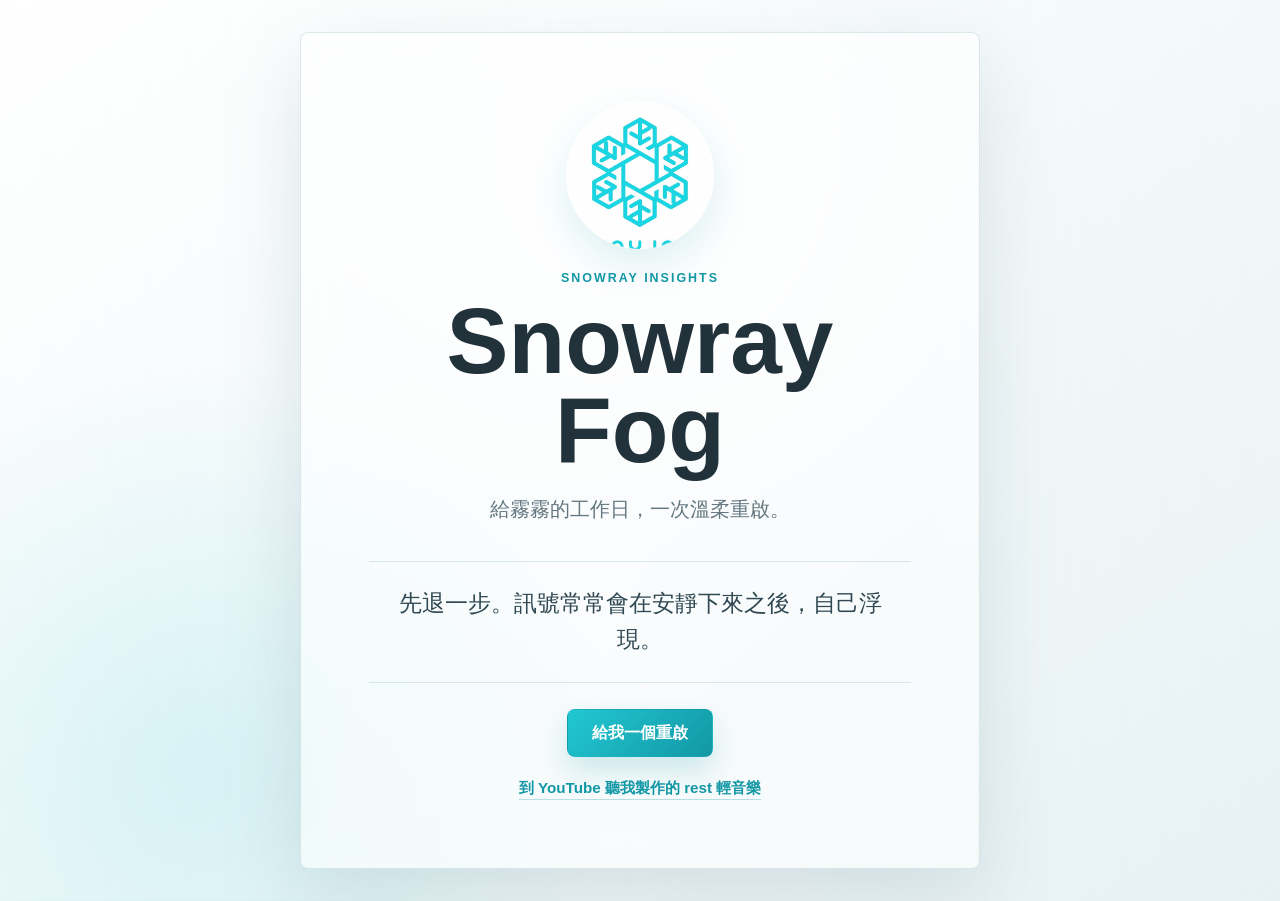
==== index-zh.html @ 92b23829 "Add files via upload" ====
<!DOCTYPE html>
<html lang="zh-Hant-TW">
  <head>
    <meta charset="UTF-8" />
    <meta name="viewport" content="width=device-width, initial-scale=1.0" />
    <title>Snowray Fog</title>
    <link rel="stylesheet" href="style.css" />
  </head>
  <body>
    <main class="page">
      <section class="reset-panel" aria-labelledby="page-title">
        <div class="brand-mark">
          <img src="Snowray Insights logo.png" alt="Snowray Insights logo" />
        </div>

        <p class="eyebrow">Snowray Insights</p>
        <h1 id="page-title">Snowray Fog</h1>
        <p class="subtitle">給霧霧的工作日，一次溫柔重啟。</p>

        <div class="message-area" aria-live="polite">
          <p id="reset-message">
            先退一步。訊號常常會在安靜下來之後，自己浮現。
          </p>
        </div>

        <button id="reset-button" type="button">給我一個重啟</button>
        <a
          class="music-link"
          href="https://www.youtube.com/@SnowrayInsights"
          target="_blank"
          rel="noopener noreferrer"
        >
          到 YouTube 聽我製作的 rest 輕音樂
        </a>
      </section>
    </main>

    <script src="script-zh.js"></script>
  </body>
</html>
---- style.css ----
:root {
  --ice: #f7fbfc;
  --mist: #e7f1f4;
  --snow: #ffffff;
  --cyan: #22c8d2;
  --cyan-deep: #1297a5;
  --ink: #22323b;
  --soft-ink: #647780;
  --line: rgba(84, 145, 154, 0.2);
}

* {
  box-sizing: border-box;
}

body {
  margin: 0;
  min-height: 100vh;
  font-family: -apple-system, BlinkMacSystemFont, "Segoe UI", sans-serif;
  color: var(--ink);
  background:
    radial-gradient(circle at 50% 22%, rgba(255, 255, 255, 0.95), transparent 34%),
    radial-gradient(circle at 15% 85%, rgba(34, 200, 210, 0.16), transparent 31%),
    linear-gradient(145deg, #ffffff 0%, var(--ice) 34%, var(--mist) 100%);
}

body::before {
  content: "";
  position: fixed;
  inset: 0;
  pointer-events: none;
  background:
    linear-gradient(90deg, rgba(255, 255, 255, 0.25), rgba(255, 255, 255, 0)),
    repeating-linear-gradient(
      105deg,
      rgba(255, 255, 255, 0.14) 0,
      rgba(255, 255, 255, 0.14) 1px,
      transparent 1px,
      transparent 18px
    );
  opacity: 0.55;
}

.page {
  min-height: 100vh;
  display: grid;
  place-items: center;
  padding: 32px 18px;
}

.reset-panel {
  width: min(100%, 680px);
  padding: clamp(34px, 7vw, 68px);
  text-align: center;
  border: 1px solid var(--line);
  border-radius: 8px;
  background: rgba(255, 255, 255, 0.58);
  box-shadow:
    0 28px 80px rgba(88, 121, 130, 0.18),
    inset 0 1px 0 rgba(255, 255, 255, 0.88);
  backdrop-filter: blur(18px);
}

.brand-mark {
  width: clamp(96px, 20vw, 148px);
  height: clamp(96px, 20vw, 148px);
  margin: 0 auto 22px;
  display: grid;
  place-items: center;
  border-radius: 50%;
  background: rgba(255, 255, 255, 0.7);
  box-shadow: 0 16px 42px rgba(18, 151, 165, 0.14);
  overflow: hidden;
}

.brand-mark img {
  width: 132%;
  height: 132%;
  object-fit: cover;
  object-position: center 38%;
}

.eyebrow {
  margin: 0 0 12px;
  color: var(--cyan-deep);
  font-size: 0.78rem;
  font-weight: 700;
  letter-spacing: 0.16em;
  text-transform: uppercase;
}

h1 {
  margin: 0;
  font-size: clamp(2.7rem, 8vw, 5.8rem);
  font-weight: 650;
  letter-spacing: 0;
  line-height: 0.96;
}

.subtitle {
  max-width: 440px;
  margin: 18px auto 0;
  color: var(--soft-ink);
  font-size: clamp(1rem, 2.4vw, 1.25rem);
  line-height: 1.6;
}

.message-area {
  min-height: 112px;
  display: grid;
  place-items: center;
  margin: 36px auto 26px;
  padding: 24px;
  border-top: 1px solid var(--line);
  border-bottom: 1px solid var(--line);
}

#reset-message {
  max-width: 520px;
  margin: 0;
  color: #2f4852;
  font-size: clamp(1.08rem, 2.8vw, 1.45rem);
  line-height: 1.55;
}

button {
  min-height: 48px;
  padding: 0 24px;
  border: 1px solid rgba(18, 151, 165, 0.28);
  border-radius: 8px;
  color: #ffffff;
  background: linear-gradient(135deg, var(--cyan), var(--cyan-deep));
  box-shadow: 0 14px 30px rgba(18, 151, 165, 0.2);
  font: inherit;
  font-weight: 700;
  cursor: pointer;
  transition: transform 160ms ease, box-shadow 160ms ease, filter 160ms ease;
}

button:hover {
  transform: translateY(-1px);
  box-shadow: 0 18px 38px rgba(18, 151, 165, 0.25);
  filter: saturate(1.04);
}

button:active {
  transform: translateY(0);
}

button:focus-visible {
  outline: 3px solid rgba(34, 200, 210, 0.32);
  outline-offset: 4px;
}

.music-link {
  width: fit-content;
  max-width: 100%;
  display: block;
  margin: 20px auto 0;
  color: var(--cyan-deep);
  font-size: 0.95rem;
  font-weight: 650;
  line-height: 1.45;
  text-decoration: none;
  border-bottom: 1px solid rgba(18, 151, 165, 0.28);
  transition: color 160ms ease, border-color 160ms ease;
}

.music-link:hover {
  color: var(--ink);
  border-color: rgba(34, 50, 59, 0.35);
}

.music-link:focus-visible {
  outline: 3px solid rgba(34, 200, 210, 0.28);
  outline-offset: 5px;
  border-radius: 4px;
}

@media (max-width: 520px) {
  .reset-panel {
    padding: 32px 20px;
  }

  .message-area {
    padding: 22px 10px;
  }

  button {
    width: 100%;
  }
}
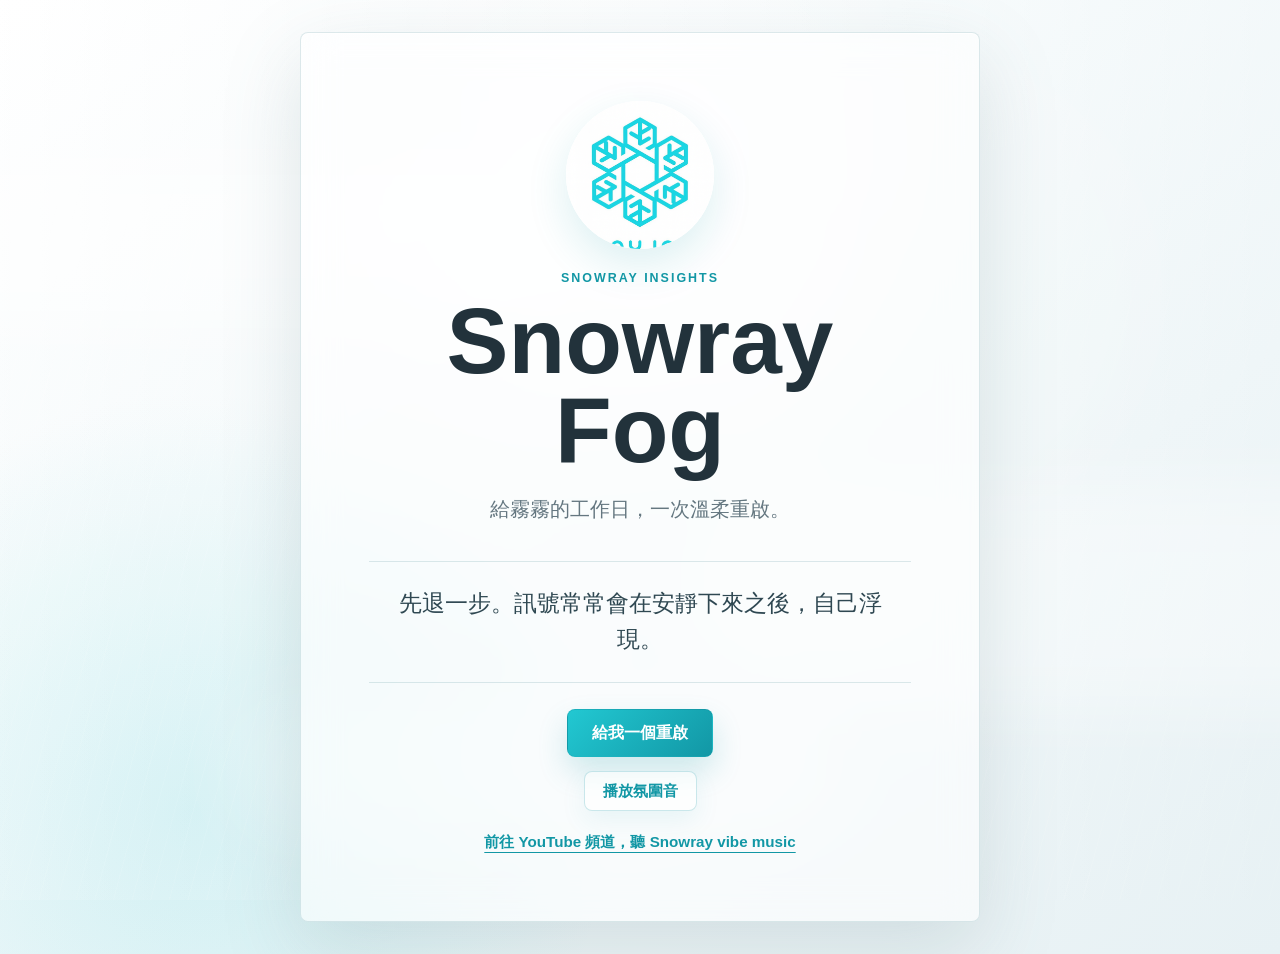
==== commit ccc6fd29: "Add files via upload" ====
--- a/index-zh.html
+++ b/index-zh.html
@@ -7,6 +7,13 @@
     <link rel="stylesheet" href="style.css" />
   </head>
   <body>
+    <div class="fog-overlay" aria-hidden="true">
+      <span class="fog fog-one"></span>
+      <span class="fog fog-two"></span>
+      <span class="fog fog-three"></span>
+      <span class="soft-light"></span>
+    </div>
+
     <main class="page">
       <section class="reset-panel" aria-labelledby="page-title">
         <div class="brand-mark">
@@ -24,13 +31,21 @@
         </div>
 
         <button id="reset-button" type="button">給我一個重啟</button>
+
+        <div class="sound-control">
+          <audio id="ambient-audio" src="Snowlight Reverie.mp3" loop preload="metadata"></audio>
+          <button id="sound-button" class="sound-button" type="button">
+            播放氛圍音
+          </button>
+        </div>
+
         <a
           class="music-link"
           href="https://www.youtube.com/@SnowrayInsights"
           target="_blank"
           rel="noopener noreferrer"
         >
-          到 YouTube 聽我製作的 rest 輕音樂
+          前往 YouTube 頻道，聽 Snowray vibe music
         </a>
       </section>
     </main>
--- a/style.css
+++ b/style.css
@@ -41,7 +41,85 @@
   opacity: 0.55;
 }
 
+.fog-overlay {
+  position: fixed;
+  inset: 0;
+  z-index: 0;
+  overflow: hidden;
+  pointer-events: none;
+}
+
+.fog,
+.soft-light {
+  position: absolute;
+  display: block;
+  border-radius: 999px;
+  filter: blur(34px);
+  transform: translate3d(0, 0, 0);
+}
+
+.fog {
+  background: rgba(255, 255, 255, 0.58);
+  opacity: 0.78;
+  transition: opacity 1800ms ease, transform 2200ms ease;
+}
+
+.fog-one {
+  width: min(74vw, 760px);
+  height: 180px;
+  top: 17%;
+  left: -12%;
+}
+
+.fog-two {
+  width: min(82vw, 860px);
+  height: 230px;
+  right: -20%;
+  bottom: 21%;
+  opacity: 0.64;
+}
+
+.fog-three {
+  width: min(64vw, 620px);
+  height: 150px;
+  left: 18%;
+  bottom: 6%;
+  opacity: 0.48;
+}
+
+.soft-light {
+  width: min(52vw, 520px);
+  height: min(52vw, 520px);
+  top: 3%;
+  right: 9%;
+  background: rgba(255, 255, 255, 0.52);
+  opacity: 0.26;
+  transition: opacity 2200ms ease, transform 2400ms ease;
+}
+
+body.fog-cleared .fog-one {
+  opacity: 0.22;
+  transform: translate3d(-12%, -18px, 0) scale(1.12);
+}
+
+body.fog-cleared .fog-two {
+  opacity: 0.16;
+  transform: translate3d(13%, 24px, 0) scale(1.16);
+}
+
+body.fog-cleared .fog-three {
+  opacity: 0.12;
+  transform: translate3d(0, 32px, 0) scale(1.18);
+}
+
+body.fog-cleared .soft-light {
+  opacity: 0.42;
+  transform: translate3d(-18px, 12px, 0) scale(1.06);
+}
+
 .page {
+  position: relative;
+  z-index: 1;
   min-height: 100vh;
   display: grid;
   place-items: center;
@@ -121,6 +199,14 @@
   color: #2f4852;
   font-size: clamp(1.08rem, 2.8vw, 1.45rem);
   line-height: 1.55;
+  opacity: 1;
+  transform: translateY(0);
+  transition: opacity 520ms ease, transform 520ms ease;
+}
+
+#reset-message.message-fade {
+  opacity: 0;
+  transform: translateY(8px);
 }
 
 button {
@@ -152,6 +238,29 @@
   outline-offset: 4px;
 }
 
+.sound-control {
+  margin-top: 14px;
+}
+
+.sound-button {
+  min-height: 40px;
+  padding: 0 18px;
+  color: var(--cyan-deep);
+  background: rgba(255, 255, 255, 0.58);
+  border-color: rgba(18, 151, 165, 0.22);
+  box-shadow: 0 10px 26px rgba(18, 151, 165, 0.08);
+  font-size: 0.94rem;
+}
+
+.sound-button:hover {
+  box-shadow: 0 14px 30px rgba(18, 151, 165, 0.14);
+}
+
+.sound-button.is-playing {
+  color: #ffffff;
+  background: linear-gradient(135deg, rgba(34, 200, 210, 0.86), rgba(18, 151, 165, 0.86));
+}
+
 .music-link {
   width: fit-content;
   max-width: 100%;
@@ -161,8 +270,10 @@
   font-size: 0.95rem;
   font-weight: 650;
   line-height: 1.45;
-  text-decoration: none;
-  border-bottom: 1px solid rgba(18, 151, 165, 0.28);
+  text-decoration: underline;
+  text-decoration-thickness: 1px;
+  text-underline-offset: 5px;
+  border-bottom: 0;
   transition: color 160ms ease, border-color 160ms ease;
 }
 
@@ -189,4 +300,26 @@
   button {
     width: 100%;
   }
-}
+
+  .fog {
+    filter: blur(28px);
+  }
+
+  .fog-one {
+    width: 112vw;
+    height: 150px;
+    top: 14%;
+  }
+
+  .fog-two {
+    width: 122vw;
+    height: 190px;
+    bottom: 17%;
+  }
+
+  .fog-three {
+    width: 96vw;
+    height: 130px;
+    left: 4%;
+  }
+}
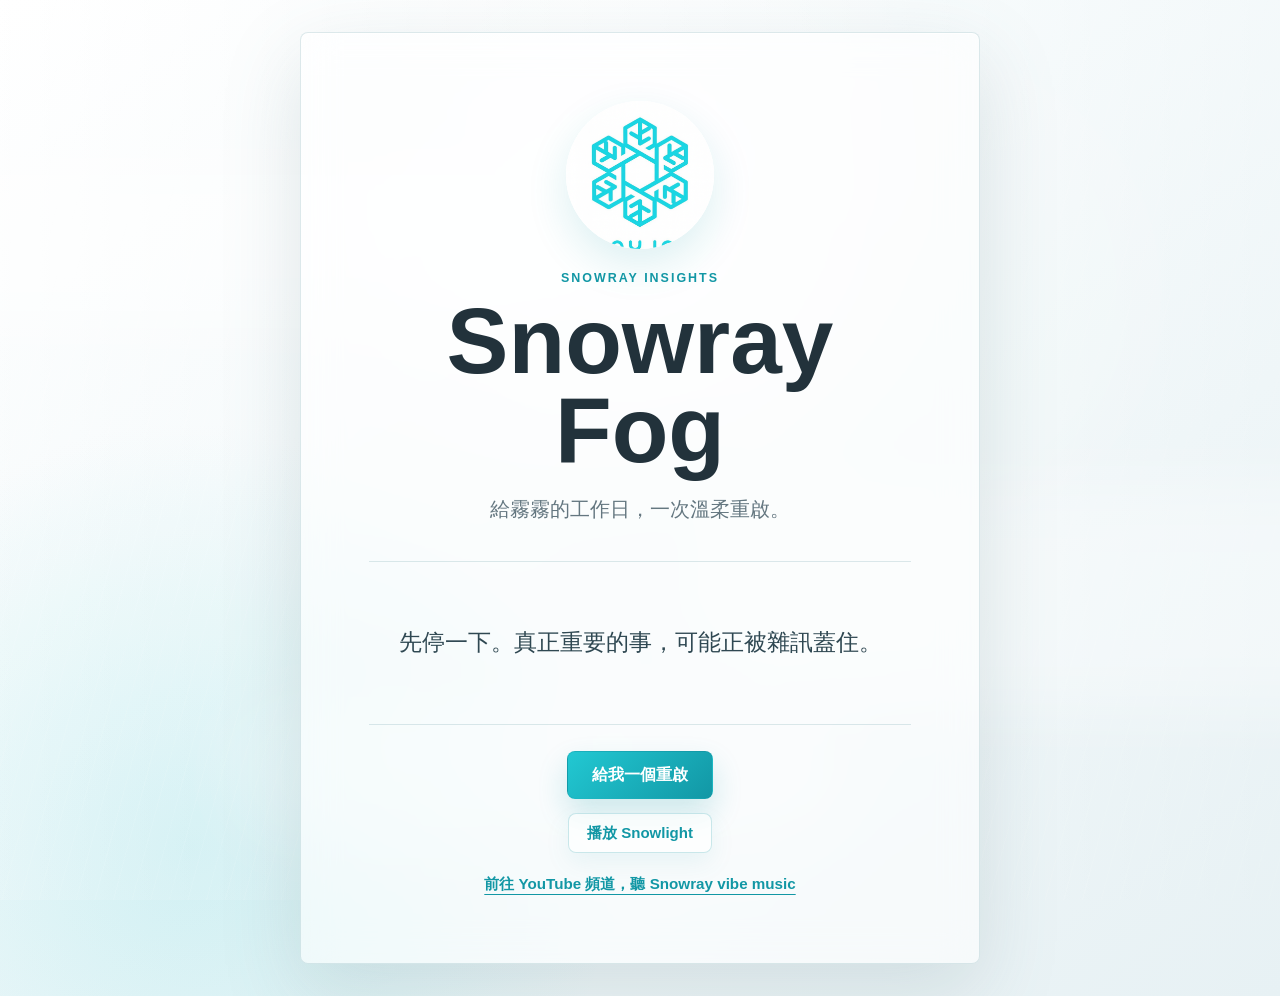
==== commit e6120f42: "Add files via upload" ====
--- a/index-zh.html
+++ b/index-zh.html
@@ -26,7 +26,7 @@
 
         <div class="message-area" aria-live="polite">
           <p id="reset-message">
-            先退一步。訊號常常會在安靜下來之後，自己浮現。
+            先停一下。真正重要的事，可能正被雜訊蓋住。
           </p>
         </div>
 
@@ -35,7 +35,7 @@
         <div class="sound-control">
           <audio id="ambient-audio" src="Snowlight Reverie.mp3" loop preload="metadata"></audio>
           <button id="sound-button" class="sound-button" type="button">
-            播放氛圍音
+            播放 Snowlight
           </button>
         </div>
 
--- a/style.css
+++ b/style.css
@@ -184,13 +184,14 @@
 }
 
 .message-area {
-  min-height: 112px;
+  height: clamp(132px, 18vw, 164px);
   display: grid;
   place-items: center;
   margin: 36px auto 26px;
-  padding: 24px;
+  padding: 24px 28px;
   border-top: 1px solid var(--line);
   border-bottom: 1px solid var(--line);
+  overflow: hidden;
 }
 
 #reset-message {
@@ -207,6 +208,14 @@
 #reset-message.message-fade {
   opacity: 0;
   transform: translateY(8px);
+}
+
+#reset-message.message-long {
+  font-size: clamp(0.98rem, 2.25vw, 1.22rem);
+}
+
+#reset-message.message-extra-long {
+  font-size: clamp(0.9rem, 2vw, 1.08rem);
 }
 
 button {
@@ -294,7 +303,17 @@
   }
 
   .message-area {
-    padding: 22px 10px;
+    height: 154px;
+    padding: 22px 12px;
+    margin: 30px auto 22px;
+  }
+
+  #reset-message.message-long {
+    font-size: 1rem;
+  }
+
+  #reset-message.message-extra-long {
+    font-size: 0.92rem;
   }
 
   button {
